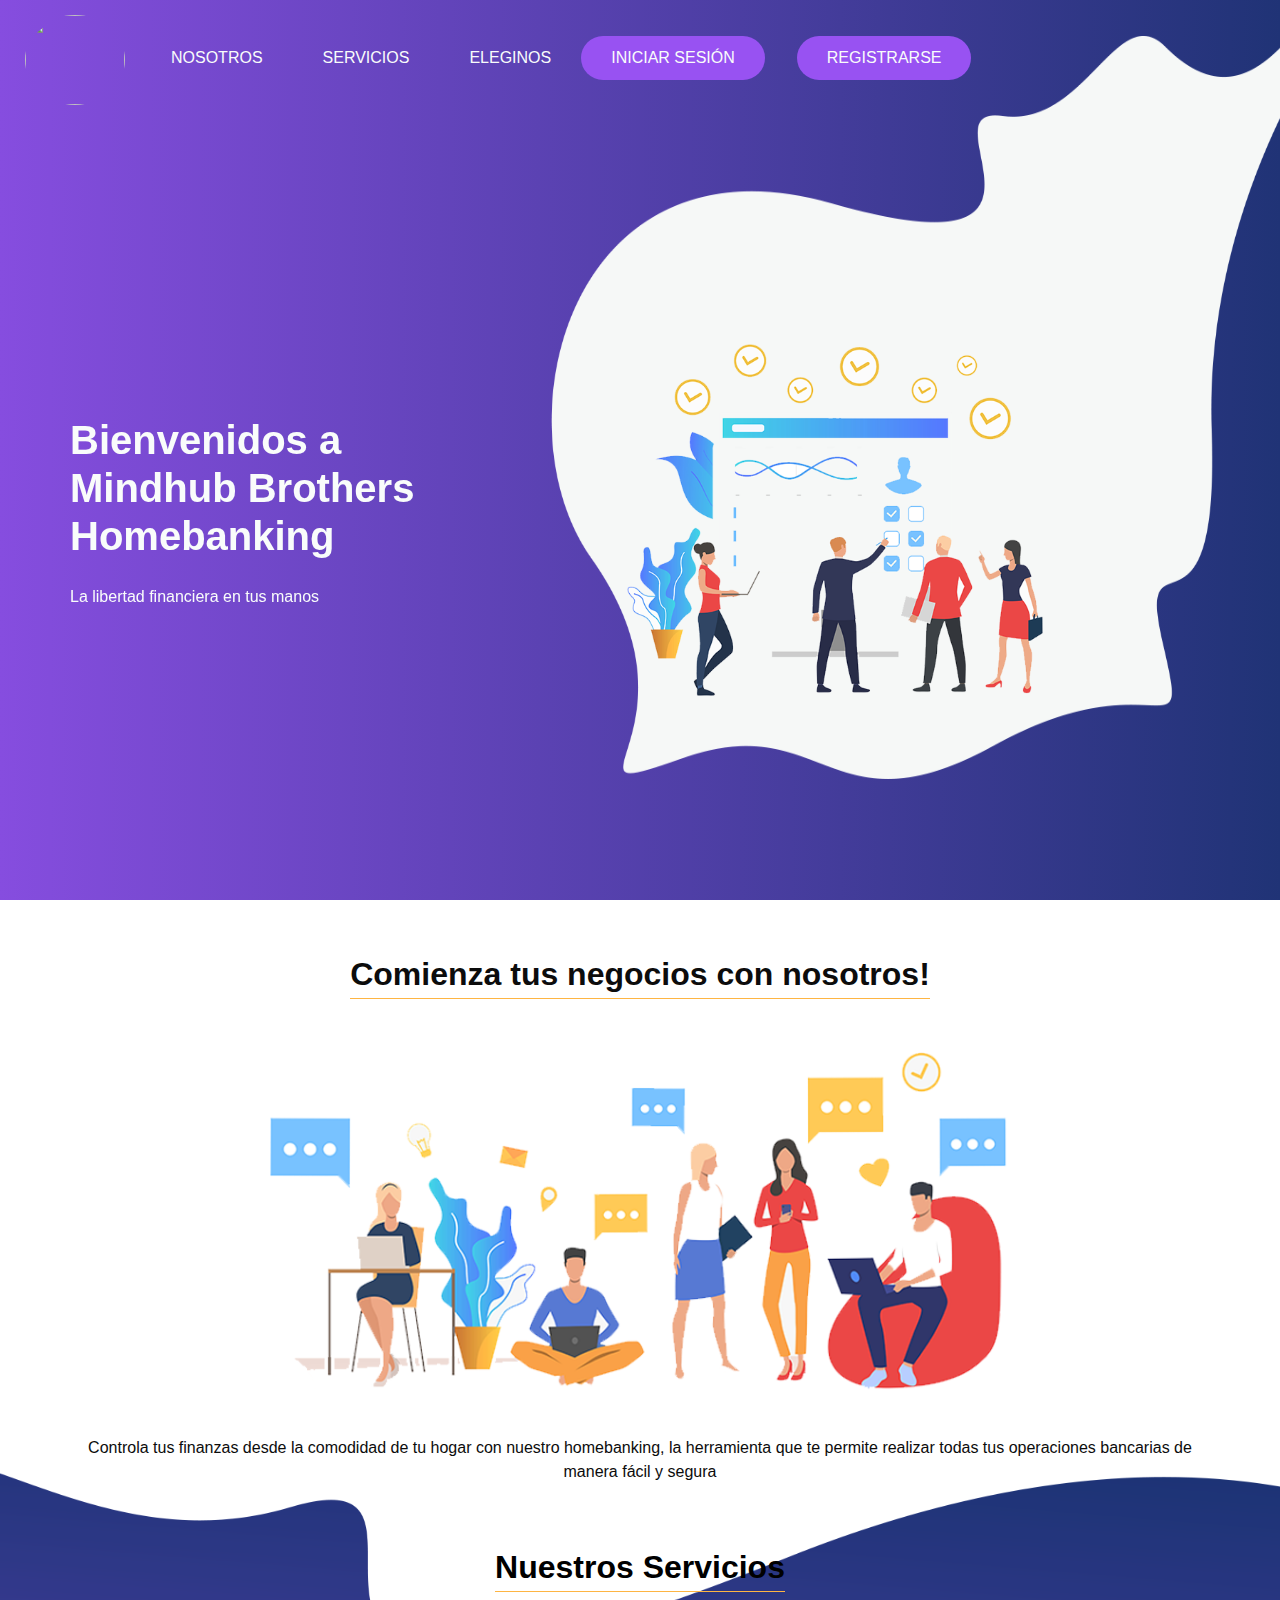
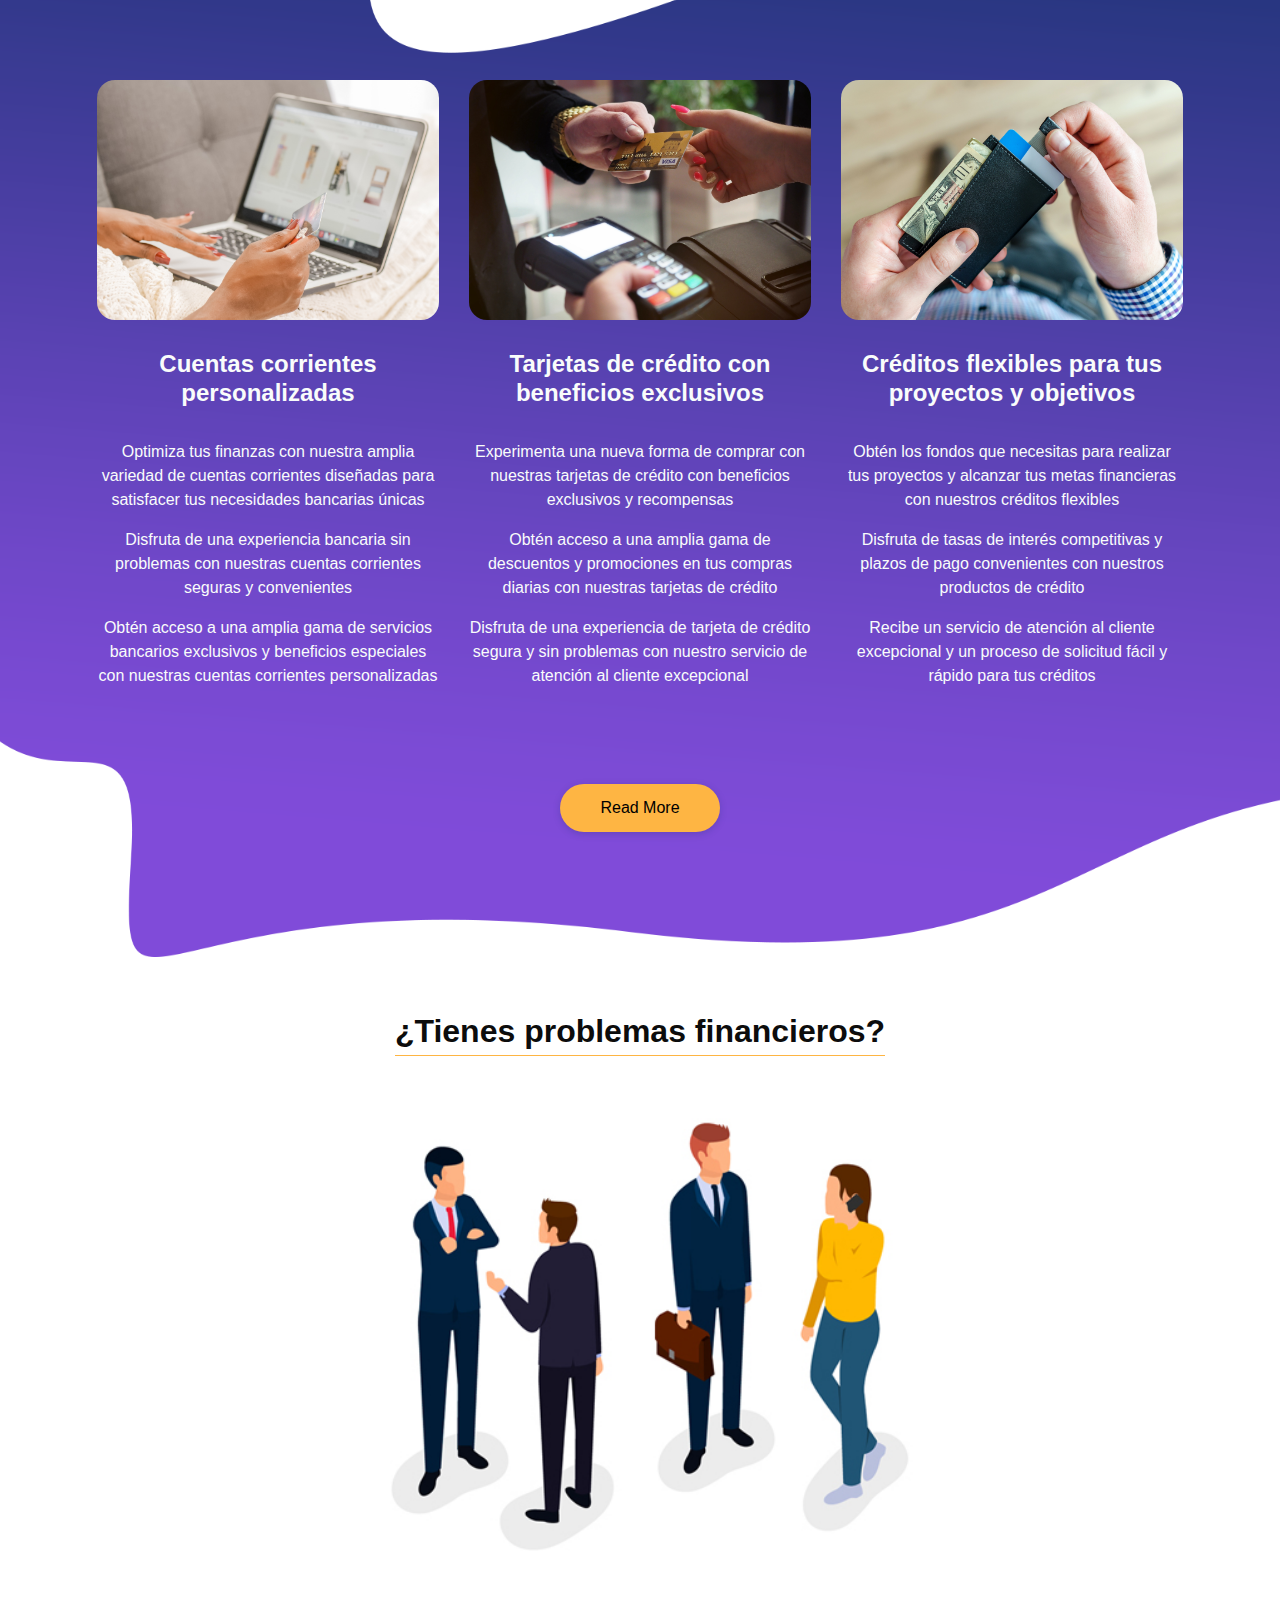
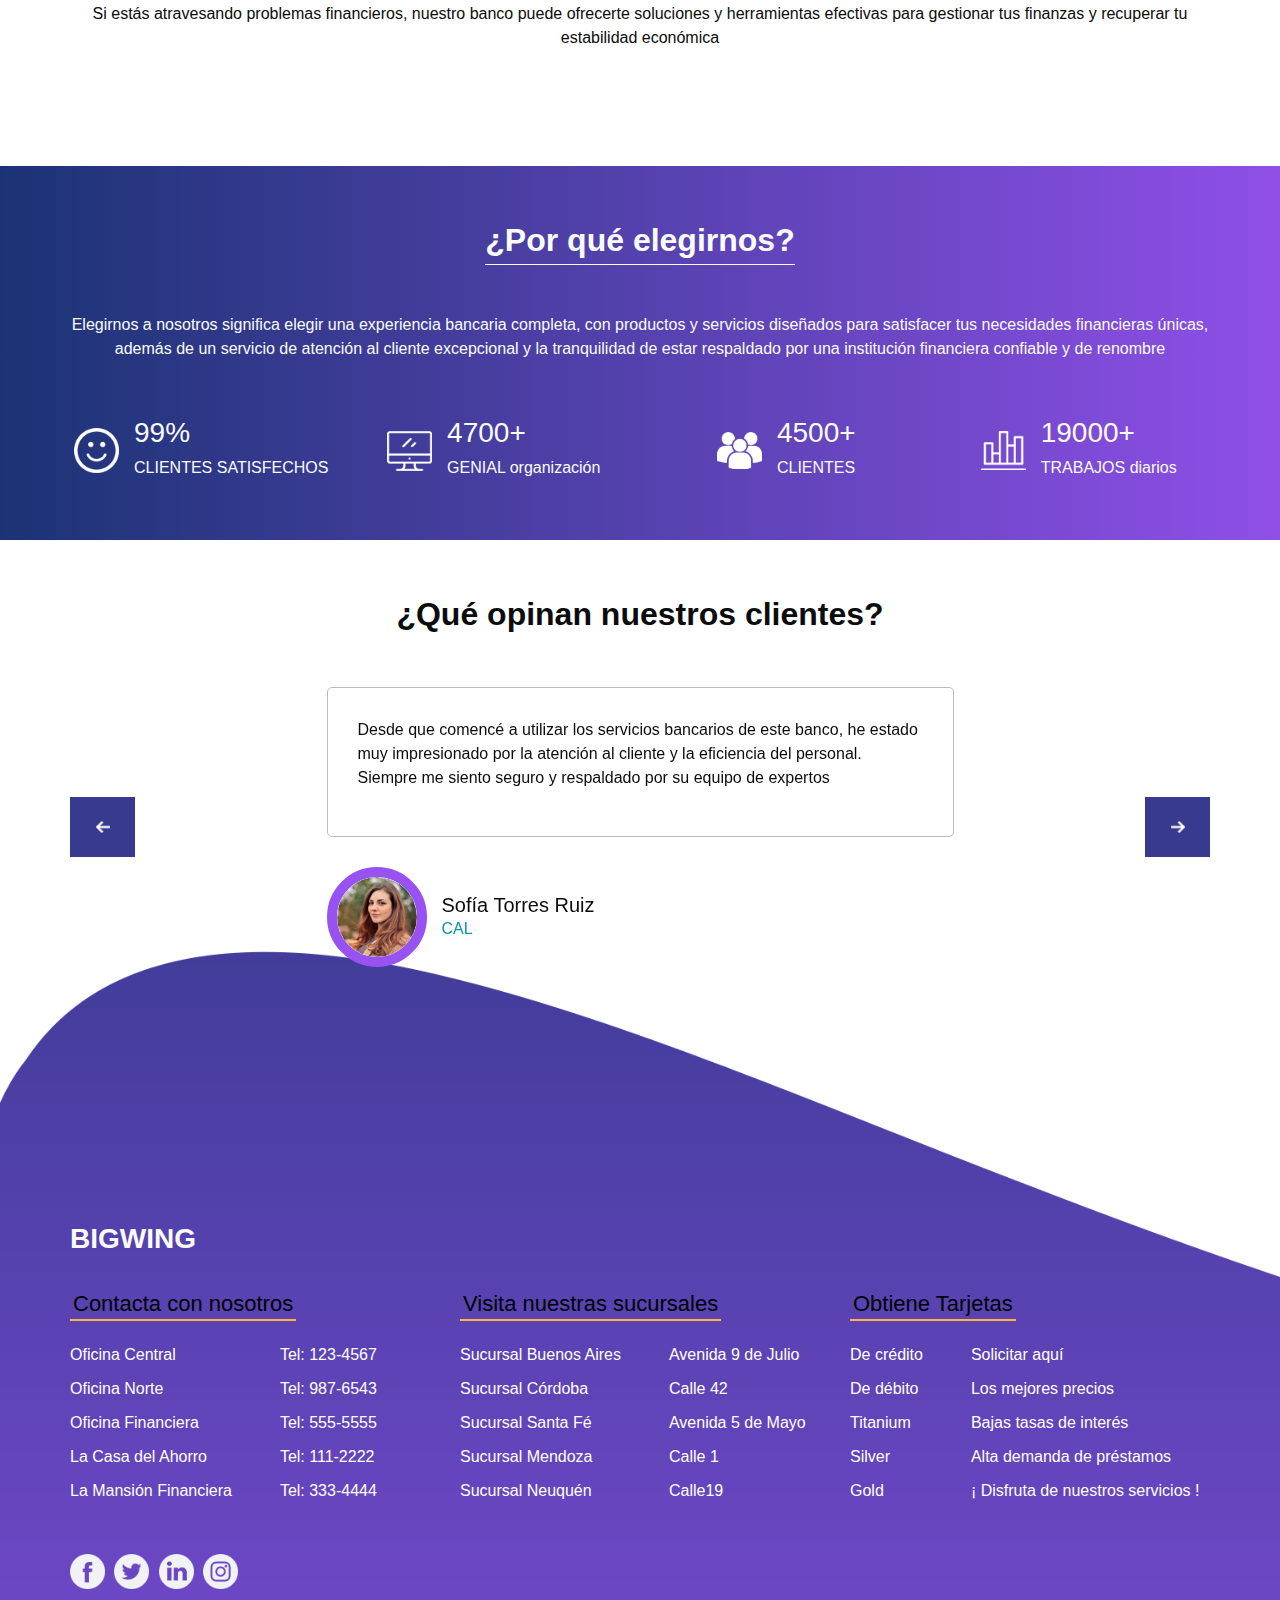
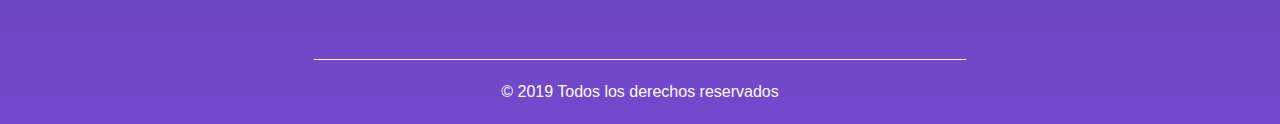
==== src/main/resources/static/Web/index.html @ ce86ee06 "cambios en autorizaciones" ====
<!DOCTYPE html>
<html>

<head>
  <meta charset="utf-8" />


  <meta http-equiv="X-UA-Compatible" content="IE=edge" />
  <!-- Mobile Metas -->
  <meta name="viewport" content="width=device-width, initial-scale=1, shrink-to-fit=no" />
  <!-- Site Metas -->
  <meta name="keywords" content="" />
  <meta name="description" content="" />
  <meta name="author" content="" />

  <title>| Homebanking Mindhub Brothers</title>

  <!-- slider stylesheet -->
  <link rel="stylesheet" type="text/css"
    href="https://cdnjs.cloudflare.com/ajax/libs/OwlCarousel2/2.1.3/assets/owl.carousel.min.css" />

  <!-- bootstrap core css -->
  <link rel="stylesheet" type="text/css" href="./BigWing/css/bootstrap.css" />

  <!-- fonts style -->
  <link href="https://fonts.googleapis.com/css?family=Dosis:400,500|Poppins:400,700&amp;display=swap"
    rel="stylesheet" />
  <!-- Custom styles for this template -->
  <link href="./BigWing/css/style.css" rel="stylesheet" />
  <!-- responsive style -->
  <link href="./BigWing/css/responsive.css" rel="stylesheet" />
  <link rel="shortcut icon" href="../web/Assets/Imágenes/favicon.png" type="image/x-icon">
</head>

<body>
  <div class="hero_area">
    <!-- header section strats -->
    <header class="header_section">
      <div class="container-fluid">
        <div class="row">
          <div class="col-lg-8">
            <nav class="navbar navbar-expand-lg custom_nav-container d-flex justify-content-between">
              <a class="navbar-brand" href="index.html">
                <span>
                  <img src="../web/Assets/Imágenes/logo.png" alt="" class="logo">
                </span>
              </a>
              <button class="navbar-toggler" type="button" data-toggle="collapse" data-target="#navbarSupportedContent"
                aria-controls="navbarSupportedContent" aria-expanded="false" aria-label="Toggle navigation">
                <span class="navbar-toggler-icon"></span>
              </button>

              <div class="collapse navbar-collapse" id="navbarSupportedContent">
                <div class="d-flex  flex-column flex-lg-row align-items-center">
                  <ul class="navbar-nav">
                    <li>
                      <a class="nav-link" href="#acercaDe">Nosotros</a>
                    </li>
                    <li>
                      <a class="nav-link" href="#servicios">Servicios</a>
                    </li>
                    <li>
                    <li>
                      <a class="nav-link" href="#eleginos">Eleginos</a>
                    </li>
                    </li>
                    <li class="nav-item">
                      <a class="nav-link login" href="./login.html">Iniciar Sesión</a>
                    </li>
                    <li>
                      <a class="nav-link registro" href="./registro.html">Registrarse</a>
                    </li>


                  </ul>
                </div>
              </div>
            </nav>
          </div>
        </div>
      </div>
    </header>
    <!-- end header section -->
    <!-- slider section -->
    <section class=" slider_section ">
      <div id="carouselExampleIndicators" class="carousel slide" data-ride="carousel">

        <div class="carousel-inner">
          <div class="carousel-item active">
            <div class="container">
              <div class="row">
                <div class="col-lg-5 col-md-6">
                  <div class="slider_detail-box">
                    <h1>
                      Bienvenidos a <br />
                      Mindhub Brothers<br />
                      Homebanking
                    </h1>
                    <p>
                      La libertad financiera en tus manos
                    </p>

                  </div>
                </div>
                <div class="col-md-6">
                  <div class="slider_img-box">
                    <img src="./BigWing/images/slider-img.png" alt="" />
                  </div>
                </div>
              </div>
            </div>
          </div>


        </div>

      </div>
    </section>
    <!-- end slider section -->
  </div>

  <!-- welcome section -->
  <section class="welcome_section layout_padding">
    <div class="container">
      <div class="custom_heading-container">
        <h2 id="acercaDe">
          Comienza tus negocios con nosotros!
        </h2>
      </div>
      <div class="layout_padding2">
        <div class="img-box">
          <img src="./BigWing/images/welcome.png" alt="" />
        </div>
        <div class="detail-box">
          <p>
            Controla tus finanzas desde la comodidad de tu hogar con nuestro homebanking, la herramienta que te permite
            realizar todas tus operaciones bancarias de manera fácil y segura
          </p>

        </div>
      </div>

    </div>
  </section>
  <!-- end welcome section -->

  <!-- service section -->

  <section class="service_section">
    <div class="container">
      <div class="custom_heading-container">
        <h2 class="mt-5" id="servicios">
          Nuestros Servicios
        </h2>
      </div>
      <div class="service_container layout_padding2">
        <div class="service_box">
          <div class="img-box">
            <img src="./BigWing/images/servicios1.jpg" alt="" />
          </div>
          <div class="detail-box">
            <h4>
              Cuentas corrientes personalizadas
            </h4>
            <p>
              Optimiza tus finanzas con nuestra amplia variedad de cuentas corrientes diseñadas para satisfacer tus
              necesidades bancarias únicas
            </p>
            <p>
              Disfruta de una experiencia bancaria sin problemas con nuestras cuentas corrientes seguras y convenientes
            </p>
            <p>
              Obtén acceso a una amplia gama de servicios bancarios exclusivos y beneficios especiales con nuestras
              cuentas corrientes personalizadas
            </p>
          </div>
        </div>
        <div class="service_box">
          <div class="img-box">
            <img src="./BigWing/images/servicios2.jpg" alt="" />
          </div>
          <div class="detail-box">
            <h4>
              Tarjetas de crédito con beneficios exclusivos
            </h4>
            <p>
              Experimenta una nueva forma de comprar con nuestras tarjetas de crédito con beneficios exclusivos y
              recompensas
            </p>
            <p>
              Obtén acceso a una amplia gama de descuentos y promociones en tus compras diarias con nuestras tarjetas de
              crédito
            </p>
            <p>
              Disfruta de una experiencia de tarjeta de crédito segura y sin problemas con nuestro servicio de atención
              al cliente excepcional
            </p>
          </div>
        </div>
        <div class="service_box">
          <div class="img-box">
            <img src="./BigWing/images/servicios3.jpg" alt="" />
          </div>
          <div class="detail-box">
            <h4>
              Créditos flexibles para tus proyectos y objetivos
            </h4>
            <p>
              Obtén los fondos que necesitas para realizar tus proyectos y alcanzar tus metas financieras con nuestros
              créditos flexibles
            </p>
            <p>
              Disfruta de tasas de interés competitivas y plazos de pago convenientes con nuestros productos de crédito
            </p>
            <p>
              Recibe un servicio de atención al cliente excepcional y un proceso de solicitud fácil y rápido para tus
              créditos
            </p>
          </div>
        </div>
      </div>
      <div>
        <a href="">
          Read More
        </a>
      </div>
    </div>
  </section>

  <!-- end service section -->
  <!--problem section -->
  <section class="problem_section layout_padding">
    <div class="container">
      <div class="custom_heading-container">
        <h2 id="eleginos">
          ¿Tienes problemas financieros?
        </h2>
      </div>
      <div class="layout_padding2">
        <div class="img-box">
          <img src="./BigWing/images/problem.jpg" alt="" />
        </div>
        <div class="detail-box">
          <p>
            Si estás atravesando problemas financieros, nuestro banco puede ofrecerte soluciones y herramientas
            efectivas para gestionar tus finanzas y recuperar tu estabilidad económica
          </p>

        </div>
      </div>

    </div>
  </section>
  <!-- end problem section -->
  <!-- why section -->

  <section class="why_section layout_padding">
    <div class="container">
      <div class="custom_heading-container">
        <h2>
          ¿Por qué elegirnos?
        </h2>
      </div>
      <div class="content-container">
        <p>
          Elegirnos a nosotros significa elegir una experiencia bancaria completa, con productos y servicios diseñados
          para satisfacer tus necesidades financieras únicas, además de un servicio de atención al cliente excepcional y
          la tranquilidad de estar respaldado por una institución financiera confiable y de renombre
        </p>
        <div class="row">
          <div class="col-md-3 col-sm-6">
            <div class="img-box">
              <img src="./BigWing/images/smiley.png" alt="" />
            </div>
            <div class="detail-box">
              <h3>
                99%
              </h3>
              <h6>
                CLIENTES SATISFECHOS
              </h6>
            </div>
          </div>
          <div class="col-md-3 col-sm-6">
            <div class="img-box">
              <img src="./BigWing/images/monitor.png" alt="" />
            </div>
            <div class="detail-box">
              <h3>
                4700+
              </h3>
              <h6>
                GENIAL organización
              </h6>
            </div>
          </div>
          <div class="col-md-3 col-sm-6">
            <div class="img-box">
              <img src="./BigWing/images/multiple-users-silhouette.png" alt="" />
            </div>
            <div class="detail-box">
              <h3>
                4500+
              </h3>
              <h6>
                CLIENTES
              </h6>
            </div>
          </div>
          <div class="col-md-3 col-sm-6">
            <div class="img-box">
              <img src="./BigWing/images/bar-chart.png" alt="" />
            </div>
            <div class="detail-box">
              <h3>
                19000+
              </h3>
              <h6>
                TRABAJOS diarios
              </h6>
            </div>
          </div>
        </div>
      </div>
    </div>
  </section>


  <!-- end why section -->

  <!-- client section -->
  <section class="client_section layout_padding">
    <div class="container">
      <h2>
        ¿Qué opinan nuestros clientes?
      </h2>
      <div id="carouselExampleControls" class="carousel slide" data-ride="carousel">
        <div class="carousel-inner">
          <div class="carousel-item active">
            <div class="client_container layout_padding2">
              <div class="client_text">
                <p>
                  Desde que comencé a utilizar los servicios bancarios de este banco, he estado muy impresionado por la
                  atención al cliente y la eficiencia del personal. Siempre me siento seguro y respaldado por su equipo
                  de expertos
                </p>
              </div>
              <div class="detail-box">
                <div class="img-box">
                  <img src="./BigWing/images/Cliente.jpg" alt="" />
                </div>
                <div class="name">
                  <h5>
                    Sofía Torres Ruiz
                  </h5>
                  <p>
                    cal
                  </p>
                </div>
              </div>
            </div>
          </div>
          <div class="carousel-item">
            <div class="client_container layout_padding2">
              <div class="client_text">
                <p>
                  Me encanta la variedad de productos bancarios que ofrece este banco, desde sus cuentas corrientes
                  personalizadas hasta sus tarjetas de crédito con beneficios exclusivos. Realmente me siento como si
                  este banco se preocupara por mis necesidades financieras únicas
                </p>
              </div>
              <div class="detail-box">
                <div class="img-box">
                  <img src="./BigWing/images/cliente2.jpg" alt="" />
                </div>
                <div class="name">
                  <h5>
                    Ana María Díaz Sánchez
                  </h5>
                  <p>
                    cal
                  </p>
                </div>
              </div>
            </div>
          </div>
          <div class="carousel-item">
            <div class="client_container layout_padding2">
              <div class="client_text">
                <p>
                  Este banco me ayudó a obtener un préstamo para mi nuevo negocio cuando otros bancos me habían
                  rechazado anteriormente. Su proceso de solicitud fue rápido y fácil, y el personal fue muy amable y
                  servicial en todo momento. Definitivamente recomendaría este banco a otros emprendedores
                </p>
              </div>
              <div class="detail-box">
                <div class="img-box">
                  <img src="./BigWing/images/Cliente3.jpg" alt="" />
                </div>
                <div class="name">
                  <h5>
                    Juan Carlos Hernández Gómez
                  </h5>
                  <p>
                    cal
                  </p>
                </div>
              </div>
            </div>
          </div>
        </div>
        <a class="carousel-control-prev" href="#carouselExampleControls" role="button" data-slide="prev">
          <span class="sr-only">Previous</span>
        </a>
        <a class="carousel-control-next" href="#carouselExampleControls" role="button" data-slide="next">
          <span class="sr-only">Next</span>
        </a>
      </div>

    </div>
  </section>
  <!-- end client section -->
  <!-- contact section -->



  <!-- end contact section -->
  <div class="footer_bg">
    <!-- info section -->
    <section class="info_section layout_padding2-bottom">
      <div class="container">
        <h3 class="">
          BigWing
        </h3>
      </div>
      <div class="container info_content">

        <div>
          <div class="row">
            <div class="col-md-6 col-lg-4">
              <div class="d-flex">
                <h5>
                  Contacta con nosotros
                </h5>
              </div>
              <div class="d-flex ">
                <ul>
                  <li>
                    <a href="">
                      Oficina Central
                    </a>
                  </li>
                  <li>
                    <a href="">
                      Oficina Norte
                    </a>
                  </li>
                  <li>
                    <a href="">
                      Oficina Financiera
                    </a>
                  </li>
                  <li>
                    <a href="">
                      La Casa del Ahorro
                    </a>
                  </li>
                  <li>
                    <a href="">
                      La Mansión Financiera
                    </a>
                  </li>
                </ul>
                <ul class="ml-3 ml-md-5">
                  <li>
                    <a href="">
                      Tel: 123-4567
                    </a>
                  </li>
                  <li>
                    <a href="">
                      Tel: 987-6543
                    </a>
                  </li>
                  <li>
                    <a href="">
                      Tel: 555-5555
                    </a>
                  </li>
                  <li>
                    <a href="">
                      Tel: 111-2222
                    </a>
                  </li>
                  <li>
                    <a href="">
                      Tel: 333-4444
                    </a>
                  </li>
                </ul>
              </div>
            </div>
            <div class="col-md-6 col-lg-4">
              <div class="d-flex">
                <h5>
                  Visita nuestras sucursales
                </h5>
              </div>
              <div class="d-flex ">
                <ul>
                  <li>
                    <a href="">
                      Sucursal Buenos Aires
                    </a>
                  </li>
                  <li>
                    <a href="">
                      Sucursal Córdoba
                    </a>
                  </li>
                  <li>
                    <a href="">
                      Sucursal Santa Fé
                    </a>
                  </li>
                  <li>
                    <a href="">
                      Sucursal Mendoza
                    </a>
                  </li>
                  <li>
                    <a href="">
                      Sucursal Neuquén
                    </a>
                  </li>
                </ul>
                <ul class="ml-3 ml-md-5">
                  <li>
                    <a href="">
                      Avenida 9 de Julio
                    </a>
                  </li>
                  <li>
                    <a href="">
                      Calle 42
                    </a>
                  </li>
                  <li>
                    <a href="">
                      Avenida 5 de Mayo
                    </a>
                  </li>
                  <li>
                    <a href="">
                      Calle 1
                    </a>
                  </li>
                  <li>
                    <a href="">
                      Calle19
                    </a>
                  </li>
                </ul>
              </div>
            </div>
            <div class="col-md-6 col-lg-4">
              <div class="d-flex">
                <h5>
                  Obtiene Tarjetas
                </h5>
              </div>
              <div class="d-flex ">
                <ul>
                  <li>
                    <a href="">
                     De crédito
                    </a>
                  </li>
                  <li>
                    <a href="">
                      De débito
                    </a>
                  </li>
                  <li>
                    <a href="">
                      Titanium
                    </a>
                  </li>
                  <li>
                    <a href="">
                      Silver
                    </a>
                  </li>
                  <li>
                    <a href="">
                      Gold
                    </a>
                  </li>
                </ul>
                <ul class="ml-3 ml-md-5">
                  <li>
                    <a href="">
                      Solicitar aquí
                    </a>
                  </li>
                  <li>
                    <a href="">
                      Los mejores precios
                    </a>
                  </li>
                  <li>
                    <a href="">
                      Bajas tasas de interés
                    </a>
                  </li>
                  <li>
                    <a href="">
                      Alta demanda de préstamos
                    </a>
                  </li>
                  <li>
                    <a href="">
                     ¡ Disfruta de nuestros servicios !
                    </a>
                  </li>
                </ul>
              </div>
            </div>
          </div>
        </div>
        <div class="d-flex flex-column flex-lg-row justify-content-between align-items-center align-items-lg-baseline">
          <div class="social-box">
            <a href="https://www.facebook.com/lu.alochis/">
              <img src="./BigWing/images/fb.png" alt="" />
            </a>

            <a href="https://twitter.com/lucilaalochis3">
              <img src="./BigWing/images/twitter.png" alt="" />
            </a>
            <a href="https://www.linkedin.com/in/lucila-alochis-53806b22a/">
              <img src="./BigWing/images/linkedin1.png" alt="" />
            </a>
            <a href="https://www.instagram.com/lucita.alochis/">
              <img src="./BigWing/images/instagram1.png" alt="" />
            </a>
          </div>

        </div>
      </div>

    </section>

    <!-- end info_section -->

    <!-- footer section -->
    <section class="container-fluid footer_section">
      <p>
        © 2019 Todos los derechos reservados

      </p>
    </section>
    <!-- footer section -->
  </div>


  <script type="text/javascript" src="./BigWing/js/jquery-3.4.1.min.js"></script>
  <script type="text/javascript" src="./BigWing/js/bootstrap.js"></script>




</body>

</html>
---- src/main/resources/static/Web/BigWing/css/style.css ----
body {
  font-family: 'Oswald', sans-serif;
  color: #0c0c0c;
  background-color: #ffffff;
  margin: 0;
  padding: 0;
  box-sizing: border-box;
}


.layout_padding {
  padding: 55px 0;
}

.layout_padding2 {
  padding: 45px 0;
}

.layout_padding2-top {
  padding-top: 45px;
}

.layout_padding2-bottom {
  padding-bottom: 45px;
}

.layout_padding-top {
  padding-top: 75px;
}

.layout_padding-bottom {
  padding-bottom: 75px;
}

.custom_heading-container {
  display: -webkit-box;
  display: -ms-flexbox;
  display: flex;
  -webkit-box-pack: center;
      -ms-flex-pack: center;
          justify-content: center;
}

.custom_heading-container h2 {
  font-weight: bold;
  border-bottom: 1px solid #feb543;
  padding-bottom: 5px;
}

/*header section*/
.hero_area {
  height: 100vh;
  background: -webkit-gradient(linear, left top, right top, from(#864ddf), to(#203376));
  background: linear-gradient(to right, #864ddf, #203376);
}

.hero_area::before {
  content: "";
  position: absolute;
  width: 58%;
  height: 86%;
  background-image: url(../images/hero-bg.png);
  background-size: 100% 100%;
  background-repeat: no-repeat;
  top: 25px;
  right: 0;
}

.sub_page .hero_area {
  height: auto;
}

.sub_page .hero_area::before {
  display: none;
}

.hero_area.sub_pages {
  height: auto;
}



.header_section .container-fluid {
  padding-right: 25px;
  padding-left: 25px;
}

.header_section .nav_container {
  margin: 0 auto;
}

.custom_nav-container.navbar-expand-lg .navbar-nav .nav-link {
  padding: 10px 30px;
  color: #f9fcfb;
  text-align: center;
  text-transform: uppercase;
  border-radius: 25px;
}

.custom_nav-container.navbar-expand-lg .navbar-nav .nav-link:hover{
  color: black;
}
.custom_nav-container.navbar-expand-lg .navbar-nav .nav-link:hover{
  background-color:#feb543;
}
.login{
  background-color: #9852f2;
  border-radius: 25px;
}
.nav-link.login {
  white-space: nowrap;
}

.registro{
  background-color: #9852f2;
  border-radius: 25px;
  margin-left: 2rem;
}

.custom_nav-container.navbar-expand-lg .navbar-nav .nav-link2{
  color: #864ddf;
  text-align: center;
  text-transform: uppercase;
  padding: 10px 30px;
}

.btn,
.btn:focus {
  outline: none !important;
  -webkit-box-shadow: none;
          box-shadow: none;
}

.navbar-brand,
.navbar-brand:hover {
  text-transform: uppercase;
  font-weight: bold;
  font-size: 24px;
  color: #fafcfd;
}
.navbar-brand2,
.navbar-brand2:hover{
  text-transform: uppercase;
  font-weight: bold;
  font-size: 24px;
  color: #864ddf;
}

.custom_nav-container .nav_search-btn {
  background-image: url(../images/search-icon.png);
  background-size: 22px;
  background-repeat: no-repeat;
  background-position-y: 7px;
  width: 35px;
  height: 35px;
  padding: 0;
  border: none;
}


.navbar-brand {
  display: -webkit-box;
  display: -ms-flexbox;
  display: flex;
  -webkit-box-align: center;
      -ms-flex-align: center;
          align-items: center;
}

.navbar-brand span {
  font-size: 20px;
  font-weight: 700;
  color: #f9fcfb;
  margin-top: 5px;
  text-transform: uppercase;
}

.custom_nav-container {
  z-index: 99999;
  padding: 5px 0;
}

.custom_nav-container .navbar-toggler {
  outline: none;
}

.custom_nav-container .navbar-toggler .navbar-toggler-icon {
  background-image: url(../images/menu.png);
  background-size: 40px;
}

/*end header section*/
/* slider section */
.slider_section {
  color: #f9fcfb;
  display: -webkit-box;
  display: -ms-flexbox;
  display: flex;
  -webkit-box-orient: vertical;
  -webkit-box-direction: normal;
      -ms-flex-direction: column;
          flex-direction: column;
  height: 90%;
  -webkit-box-pack: center;
      -ms-flex-pack: center;
          justify-content: center;
}

.slider_section .row {
  -webkit-box-align: center;
      -ms-flex-align: center;
          align-items: center;
}

.slider_section #carouselExampleIndicators {
  position: unset;
}

.slider_section .carousel_btn-container {
  width: 110px;
  position: absolute;
  bottom: 0;
  display: -webkit-box;
  display: -ms-flexbox;
  display: flex;
  -webkit-box-pack: justify;
      -ms-flex-pack: justify;
          justify-content: space-between;
  left: 2%;
  z-index: 999;
}

.slider_section .carousel_btn-container .carousel-control-prev,
.slider_section .carousel_btn-container .carousel-control-next {
  position: relative;
  width: 50px;
  height: 50px;
  border: none;
  border-radius: 100%;
  opacity: 1;
  background-repeat: no-repeat;
  background-size: 14px;
  background-position: center;
  background-color: #383a90;
  -webkit-transform: translateY(-50%);
          transform: translateY(-50%);
}

.slider_section .carousel_btn-container .carousel-control-prev:hover,
.slider_section .carousel_btn-container .carousel-control-next:hover {
  background-color: #feb543;
}

.slider_section .carousel_btn-container .carousel-control-prev {
  background-image: url(../images/prev.png);
}

.slider_section .carousel_btn-container .carousel-control-next {
  background-image: url(../images/next.png);
}

.slider_section ol.carousel-indicators {
  margin: 0;
  width: 75px;
  bottom: 10%;
  left: 47.5%;
}

.slider_section ol.carousel-indicators li {
  width: 55px;
  height: 55px;
  border-radius: 100%;
  text-indent: 0px;
  text-align: center;
  line-height: 55px;
  color: #f9fcfb;
  background-color: #547bfe;
  opacity: 1;
  display: none;
}

.slider_section ol.carousel-indicators li.active {
  display: block;
}

.slider_detail-box h1 {
  font-weight: bold;
  margin-bottom: 25px;
}

.slider_detail-box .btn-box a {
  display: inline-block;
  padding: 12px 40px;
  background-color: #feb543;
  color: #f9fcfb;
  border-radius: 25px;
  -webkit-box-shadow: 0px 2px 7px 0px rgba(32, 50, 117, 0.26);
  box-shadow: 0px 2px 7px 0px rgba(32, 50, 117, 0.26);
  -webkit-transition: all .3s;
  transition: all .3s;
  border: none;
  margin: 35px 0 50px 0;
}

.slider_detail-box .btn-box a:hover {
  -webkit-transform: translateY(-7px);
          transform: translateY(-7px);
}

.slider_img-box {
  width: 75%;
  margin: 0 auto;
}

.slider_img-box img {
  width: 100%;
}

.welcome_section {
  text-align: center;
}

.welcome_section .img-box {
  width: 65%;
  margin: 0 auto;
}

.welcome_section .img-box img {
  width: 100%;
}

.welcome_section .detail-box {
  margin-top: 45px;
}

.welcome_section .detail-box a {
  display: inline-block;
  padding: 12px 40px;
  background-color: #feb543;
  color: #f9fcfb;
  border-radius: 25px;
  -webkit-box-shadow: 0px 2px 7px 0px rgba(32, 50, 117, 0.26);
  box-shadow: 0px 2px 7px 0px rgba(32, 50, 117, 0.26);
  -webkit-transition: all .3s;
  transition: all .3s;
  border: none;
  margin-top: 45px;
}

.welcome_section .detail-box a:hover {
  -webkit-transform: translateY(-7px);
          transform: translateY(-7px);
}

.service_section {
  text-align: center;
  color: #f9fcfb;
  background-image: url(../images/service-bg.png);
  background-size: 100% 100%;
  padding-top: 50px;
  padding-bottom: 125px;
  background-repeat: no-repeat;
  margin-top: -150px;
}

.service_section .custom_heading-container h2 {
  border-color: #f9fcfb;
  color: black;
  border-bottom: 1px solid #feb543;
}

.service_section .service_container {
  display: -webkit-box;
  display: -ms-flexbox;
  display: flex;
  -webkit-box-pack: center;
      -ms-flex-pack: center;
          justify-content: center;
  -ms-flex-wrap: wrap;
      flex-wrap: wrap;
}

.service_section .service_container .service_box {
  width: 30%;
  min-width: 300px;
  margin: 35px 15px;
}

.service_section .service_container .service_box .img-box {
  border-radius: 18px;
  overflow: hidden;
}

.service_section .service_container .service_box .img-box img {
  width: 100%;
  height: 15rem;
  object-fit: cover;
}

.service_section .service_container .service_box .detail-box {
  margin-top: 30px;
}

.service_section .service_container .service_box .detail-box h4 {
  font-weight: bold;
  margin-bottom: 2rem;
  
}


.service_section a {
  display: inline-block;
  padding: 12px 40px;
  background-color: #feb543;
  color: #f9fcfb;
  border-radius: 25px;
  -webkit-box-shadow: 0px 2px 7px 0px rgba(32, 50, 117, 0.26);
  box-shadow: 0px 2px 7px 0px rgba(32, 50, 117, 0.26);
  -webkit-transition: all .3s;
  transition: all .3s;
  border: none;
  text-decoration: none;
  color: black;
}

.service_section a:hover {
  -webkit-transform: translateY(-7px);
          transform: translateY(-7px);
}

.sub_page .service_section {
  margin-top: 00px;
  margin-bottom: 150px;
}

.problem_section {
  text-align: center;
}

.problem_section .img-box {
  width: 65%;
  margin: 0 auto;
}

.problem_section .img-box img {
  width: 100%;
}

.problem_section .detail-box {
  margin-top: 45px;
}

.problem_section .detail-box a {
  display: inline-block;
  padding: 12px 40px;
  background-color: #feb543;
  color: #f9fcfb;
  border-radius: 25px;
  -webkit-box-shadow: 0px 2px 7px 0px rgba(32, 50, 117, 0.26);
  box-shadow: 0px 2px 7px 0px rgba(32, 50, 117, 0.26);
  -webkit-transition: all .3s;
  transition: all .3s;
  border: none;
  margin-top: 45px;
}

.problem_section .detail-box a:hover {
  -webkit-transform: translateY(-7px);
          transform: translateY(-7px);
}

.why_section {
  color: #f9fcfb;
  background: -webkit-gradient(linear, left top, right top, from(#1b3374), to(#8f4fe8));
  background: linear-gradient(to right, #1b3374, #8f4fe8);
}

.why_section .custom_heading-container h2 {
  border-color: #f9fcfb;
}

.why_section p {
  text-align: center;
  margin: 40px 0 55px 0;
}

.why_section .row .col-md-3 {
  display: -webkit-box;
  display: -ms-flexbox;
  display: flex;
  -webkit-box-align: center;
      -ms-flex-align: center;
          align-items: center;
  -webkit-box-pack: center;
      -ms-flex-pack: center;
          justify-content: center;
}

.why_section .row .col-md-3 .img-box {
  width: 45px;
  margin-right: 15px;
}

.why_section .row .col-md-3 .img-box img {
  width: 100%;
}

.client_section h2 {
  font-weight: bold;
  text-align: center;
}

.client_section .carousel-control-prev,
.client_section .carousel-control-next {
  width: 65px;
  height: 60px;
  border: none;
  opacity: 1;
  background-repeat: no-repeat;
  background-size: 14px;
  background-position: center;
  background-color: #383a90;
  top: 50%;
  -webkit-transform: translateY(-50%);
          transform: translateY(-50%);
}

.client_section .carousel-control-prev:hover,
.client_section .carousel-control-next:hover {
  background-color: #feb543;
}

.client_section .carousel-control-prev {
  background-image: url(../images/prev.png);
}

.client_section .carousel-control-next {
  background-image: url(../images/next.png);
}

.client_container {
  width: 55%;
  margin: 0 auto;
}

.client_container .client_text {
  padding: 30px;
  border: 1px solid #bcbcbc;
  border-radius: 5px;
}

.client_container .detail-box {
  display: -webkit-box;
  display: -ms-flexbox;
  display: flex;
  -webkit-box-align: center;
      -ms-flex-align: center;
          align-items: center;
  margin-top: 30px;
}

.client_container .detail-box .img-box {
  width: 100px;
  height: 100px;
  margin-right: 15px;
  border: 10px solid #9852f2;
  border-radius: 100%;
  overflow: hidden;
}

.client_container .detail-box .img-box img {
  width: 100%;
  height: 100%;
  border-radius: 100%;
  object-fit: cover;

}

.client_container .detail-box .name h5 {
  margin: 0;
}

.client_container .detail-box .name p {
  text-transform: uppercase;
  color: #0b93b1;
  margin: 0;
}

.contact_section .contact_heading {
  text-align: center;
  margin-bottom: 45px;
}

.contact_section .contact_heading h2 {
  font-weight: bold;
}

.contact_section form .form-control {
  border: none;
  background-color: #f2f3f4;
  outline: none;
  -webkit-box-shadow: none;
          box-shadow: none;
  border-radius: 0;
  height: 50px;
}

.contact_section form .form-control#inputMessage {
  height: 120px;
}

.contact_section form select.form-control {
  -webkit-appearance: none;
     -moz-appearance: none;
          appearance: none;
  position: relative;
  background-image: url(../images/down-arrow.png);
  background-repeat: no-repeat;
  background-position: 98%;
}

.contact_section button {
  display: inline-block;
  padding: 12px 40px;
  background-color: #a053f9;
  color: #f9fcfb;
  border-radius: 5px;
  -webkit-box-shadow: 0px 2px 7px 0px rgba(32, 50, 117, 0.26);
  box-shadow: 0px 2px 7px 0px rgba(32, 50, 117, 0.26);
  -webkit-transition: all .3s;
  transition: all .3s;
  border: none;
  text-transform: uppercase;
  -webkit-box-shadow: none;
          box-shadow: none;
  outline: none;
  margin-top: 35px;
  font-size: 15px;
}

.contact_section button:hover {
  -webkit-transform: translateY(-7px);
          transform: translateY(-7px);
}
.maxAmount{
  background-color: rgb(70, 167, 70);
}
.monto{
  width: 10rem;
  padding: 2px;
  padding-top: 1rem;
  padding-left: 1rem;
  border-radius: 10px;
}

/* info section */
.footer_bg {
  background-image: url(../images/footer-bg.png);
  background-size: cover;
  padding-top: 280px;
  margin-top: -125px;
}
.footer_bg2{
  background-image: url(../images/footer-bg.png);
  background-size: cover;
  padding-top: 90px;
  margin-top: -135px;
}
.logo {
  width: 100px;
  height: 90px;
  object-fit: cover;
  border-radius: 100%;
 
}

.info_section {
  position: relative;
}

.info_section h3 {
  text-transform: uppercase;
  font-weight: bold;
  color: #f9fcfb;
  margin-bottom: 35px;
}

.info_section img {
  width: 100%;
}

.info_section ul {
  padding: 0;
}

.info_section ul li {
  list-style-type: none;
  margin: 10px 0;
}

.info_section ul li a,
.info_section ul li a:hover {
  color: #fff;
}

.info_section h5 {
  margin-bottom: 12px;
  font-size: 22px;
  color: black;
  padding: 1px 3px;
  border-bottom: 2px solid #feb543;
}

.info_section .social-box {
  margin: 25px 0;
}

.info_section .social-box img {
  width: 35px;
  margin-right: 5px;
}

.form_container form {
  display: -webkit-box;
  display: -ms-flexbox;
  display: flex;
  -webkit-box-align: center;
      -ms-flex-align: center;
          align-items: center;
}

.info_section .form_container label {
  margin: 0;
  font-size: 18px;
  text-transform: uppercase;
  color: #fff;
}

.info_section .form_container input {
  width: 300px;
  height: 40px;
  border: none;
  outline: none;
  padding-left: 15px;
  background-color: #fff;
  margin-left: 45px;
  margin-right: 10px;
}

.info_section .form_container button {
  display: inline-block;
  padding: 8px 50px;
  background-color: #ffca56;
  color: #f9fcfb;
  border-radius: 5px;
  -webkit-box-shadow: 0px 2px 7px 0px rgba(32, 50, 117, 0.26);
  box-shadow: 0px 2px 7px 0px rgba(32, 50, 117, 0.26);
  -webkit-transition: all .3s;
  transition: all .3s;
  border: none;
  border: none;
  text-transform: uppercase;
}

.info_section .form_container button:hover {
  -webkit-transform: translateY(-7px);
          transform: translateY(-7px);
}

.info_section .form_container button:hover {
  -webkit-transform: none;
          transform: none;
}

/* end info section */
/* footer section*/
.footer_section {
  font-weight: 500;
  display: -webkit-box;
  display: -ms-flexbox;
  display: flex;
  -webkit-box-pack: center;
      -ms-flex-pack: center;
          justify-content: center;
}

.footer_section p {
  color: #f9fcfb;
  margin: 0;
  text-align: center;
  padding: 20px 15%;
  border-top: 1px solid #f9fcfb;
}

.footer_section a {
  color: #f9fcfb;
}

.login-box {
  display: flex;
  flex-wrap: wrap;
}
@media only screen and (min-width: 315px) and (max-width: 320px){
  body {
      overflow-x: hidden;
      padding-left: 1rem;
      padding-right: 1rem;
    }
}

.fieldset-container {
  width: 100%;
  margin: 0 auto;
  margin-bottom: 20px;
}

@media only screen and (min-width: 600px) {
  .login-box {
      justify-content: center;
  }

  .fieldset-container {
      width: 50%;
  }
}
.text-violet {
  color: blueviolet;
}
.table-rounded {
  border-radius: 10px;
}


/* end footer section*/
/*# sourceMappingURL=style.css.map */
---- src/main/resources/static/Web/BigWing/css/responsive.css ----
@media (max-width: 1120px) {
  .footer_bg {
    margin-top: 0;
  }
}

@media (max-width: 992px) {
  .custom_nav-container .nav_search-btn {
    background-position: center;
  }

  .hero_area::before {
    display: none;
  }


  .service_section {
    background-size: cover;
  }

  .slider_section ol.carousel-indicators {
    display: none;

  }

  .slider_img-box img {
    z-index: 1;
    position: relative;
  }

  .slider_img-box {
    position: relative;
  }

  .slider_img-box::before {
    background-image: url(../images/hero-bg-mobile.png);
    width: 100%;
    height: 100%;
    content: "";
    position: absolute;
    background-size: cover;
    z-index: 0;
    left: 0;
    top: 0;
    transform: scale(1.7);
  }


  .hero_area {
    height: auto;
  }

  .slider_detail-box {
    margin-top: 35px;
    margin-bottom: 45px;
  }

  .slider_img-box {
    margin-bottom: 75px;
  }

  .slider_section .carousel_btn-container {
    display: none;
  }
}

@media (max-width: 768px) {




  .slider_section .carousel_btn-container {
    display: none;
  }



  .slider_section ol.carousel-indicators {
    margin: 0;
    width: 75px;
    bottom: initial;
    left: initial;
    top: 37%;
    right: 6%;
  }

  .slider_detail-box {
    text-align: center;
  }

  .info_section .form_container input {
    width: 100%;
    margin: 20px 0;
  }

  .form_container form {
    flex-direction: column;
  }

  .slider_img-box img {
    z-index: 1;
    position: relative;
  }

  .slider_img-box {
    position: relative;
  }

  .slider_img-box::before {
    background-image: url(../images/hero-bg-mobile.png);
    width: 100%;
    height: 100%;
    content: "";
    position: absolute;
    background-size: cover;
    z-index: 0;
    left: 0;
    top: 0;
    transform: scale(1.5);
  }

  .slider_section ol.carousel-indicators {
    display: none;
  }

  .service_section {
    padding-top: 375px;
    background-position: bottom;
    margin-top: -325px;
  }

  .client_container {
    width: 95%;
  }

  .client_section .carousel-control-prev,
  .client_section .carousel-control-next {
    display: none;
  }

  .why_section .row .col-md-3 {
    margin: 15px auto;
    justify-content: flex-start;
    width: min-content;
  }

  .footer_bg {
    padding-top: 300px;
  }

  .info_section .row>div {
    margin-bottom: 35px;
  }

}

@media (max-width: 576px) {


  .slider_section ol.carousel-indicators {
    right: 0;
  }
}

@media (max-width: 480px) {}

@media (max-width: 420px) {}

@media (max-width: 360px) {}

@media (min-width: 1200px) {
  .container {
    max-width: 1170px;
  }
}
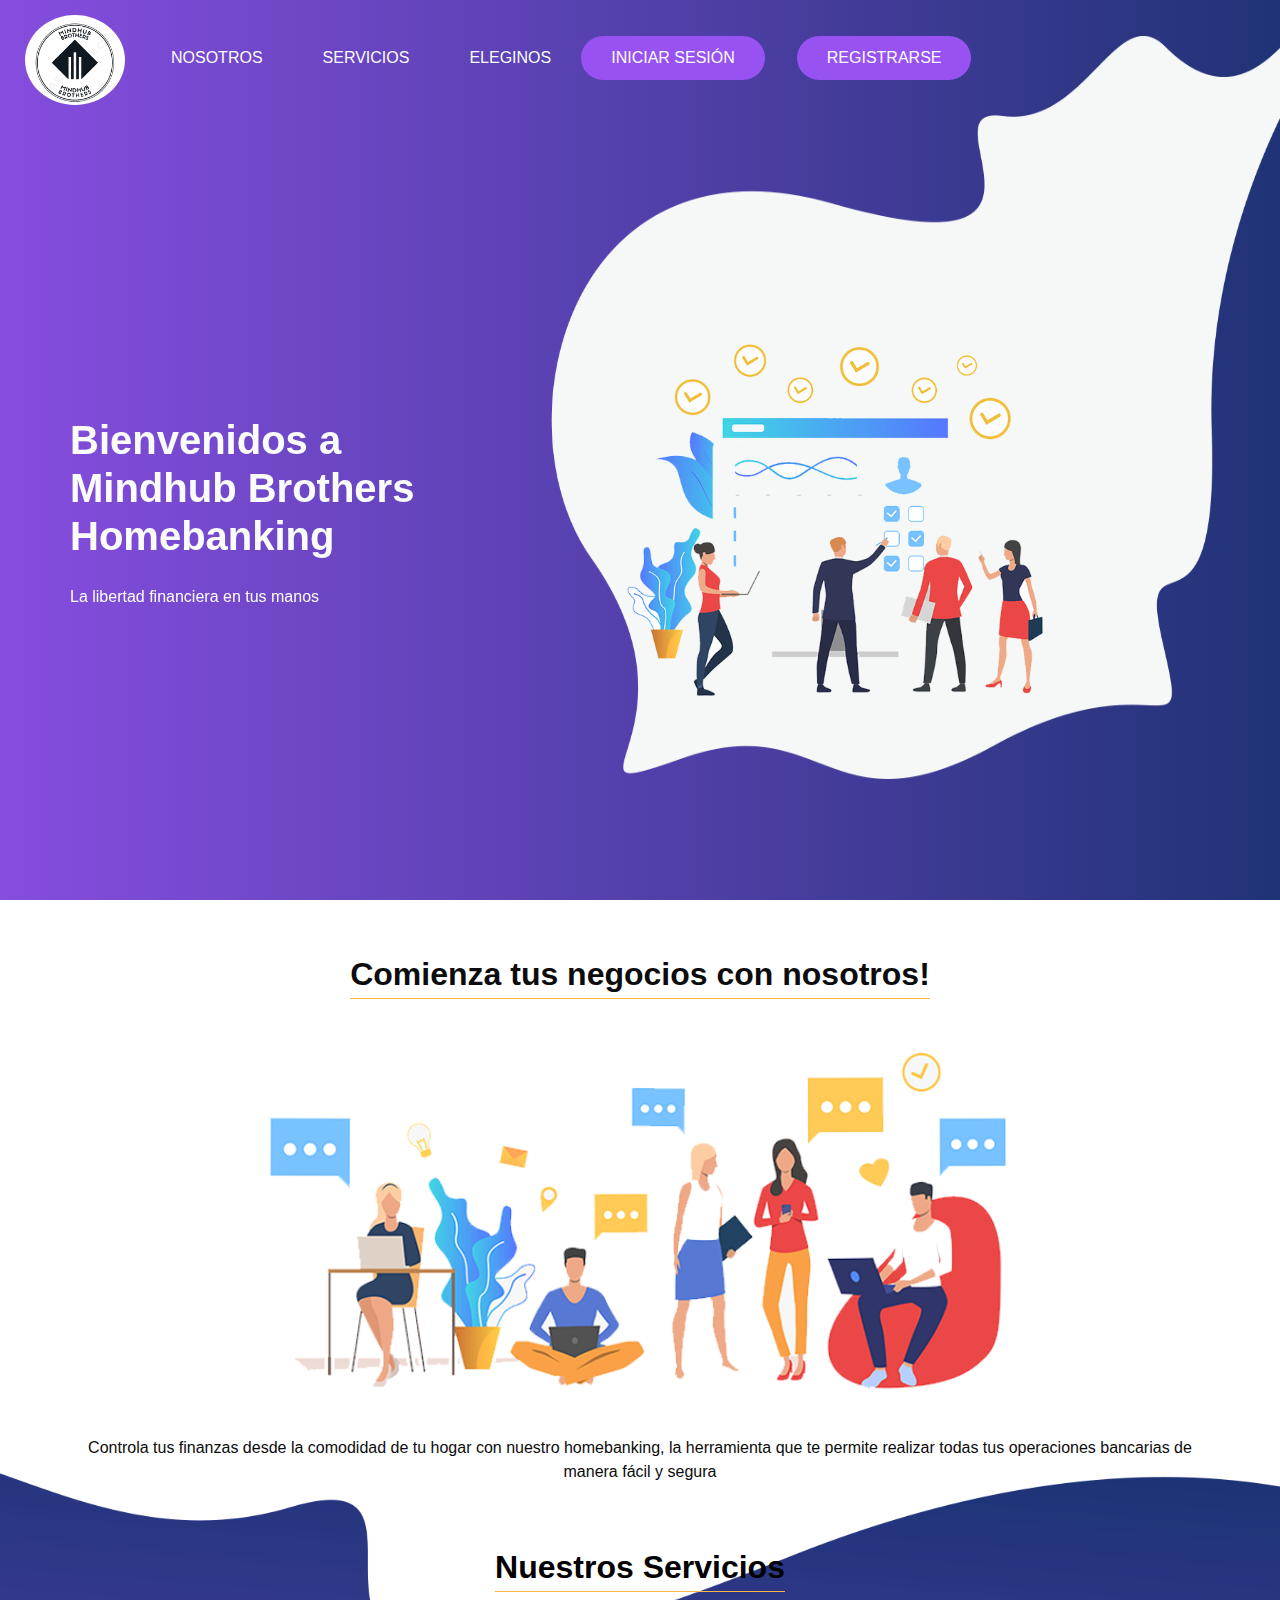
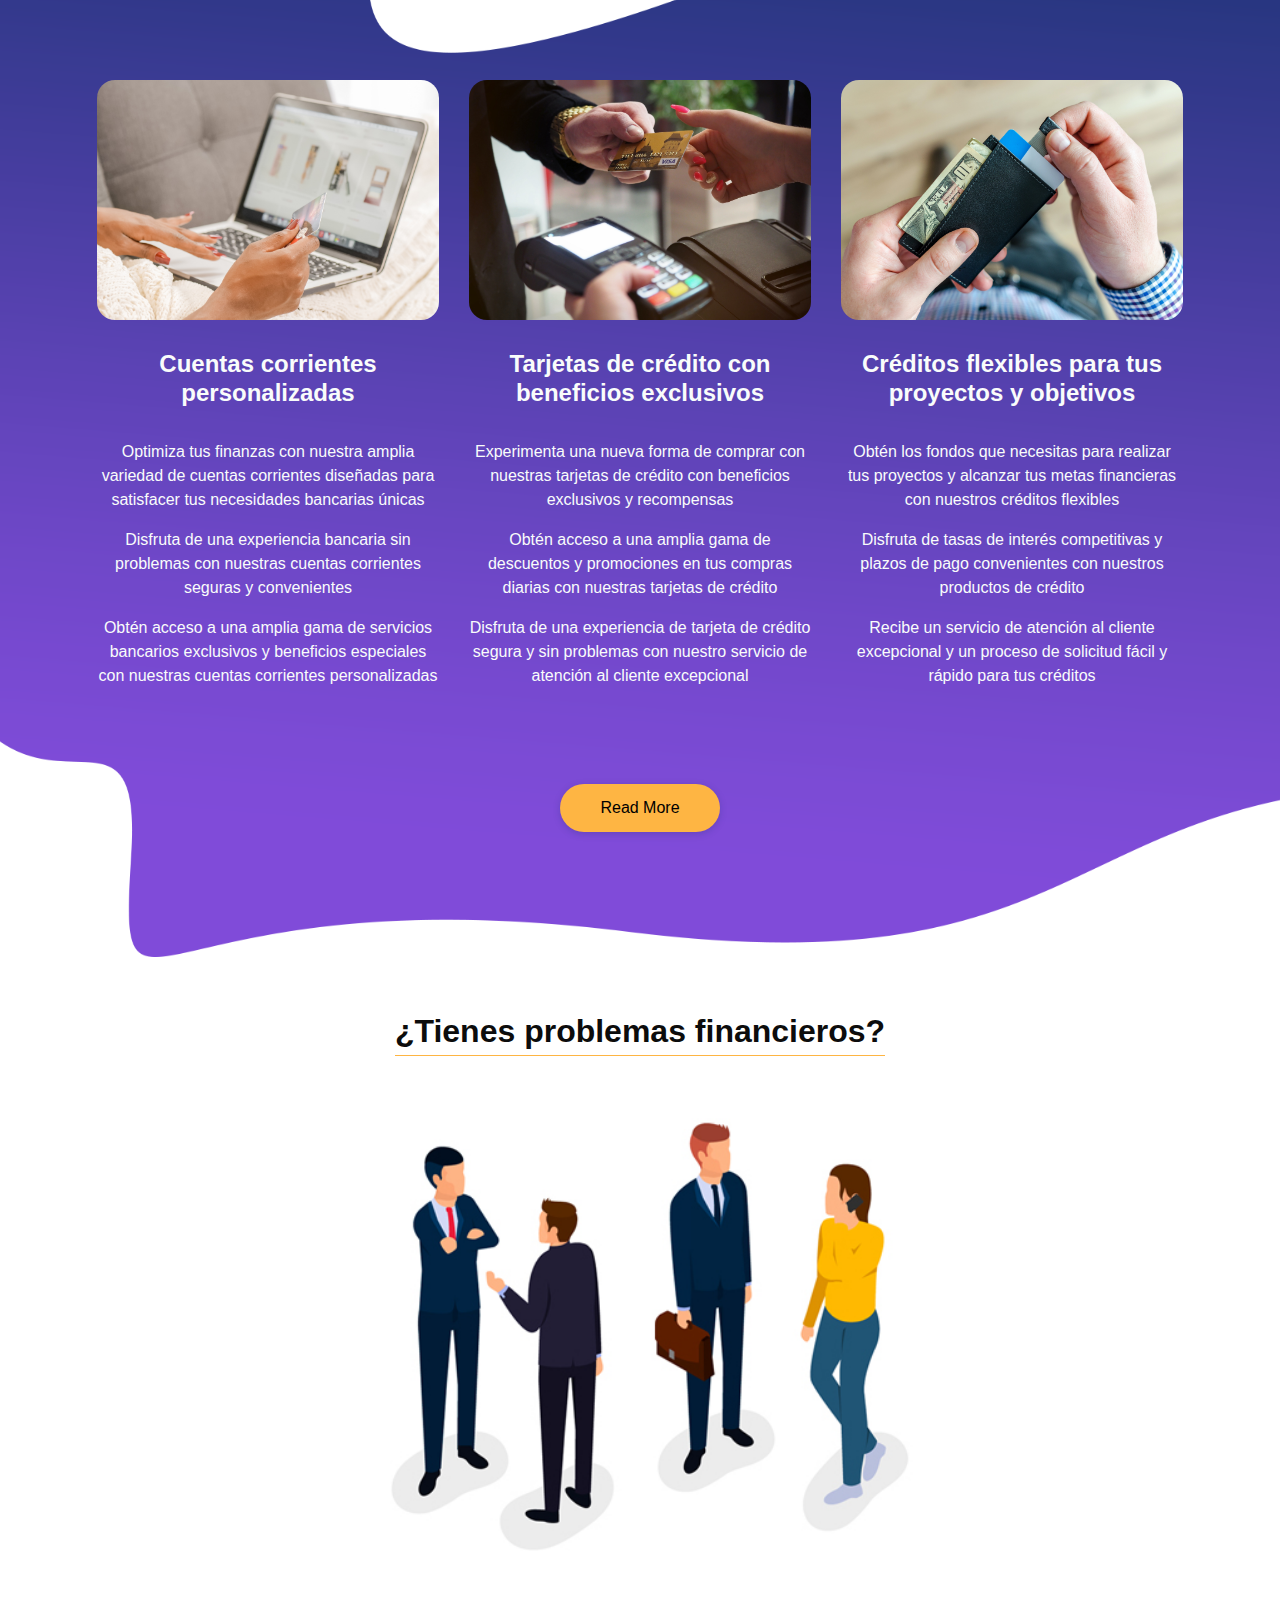
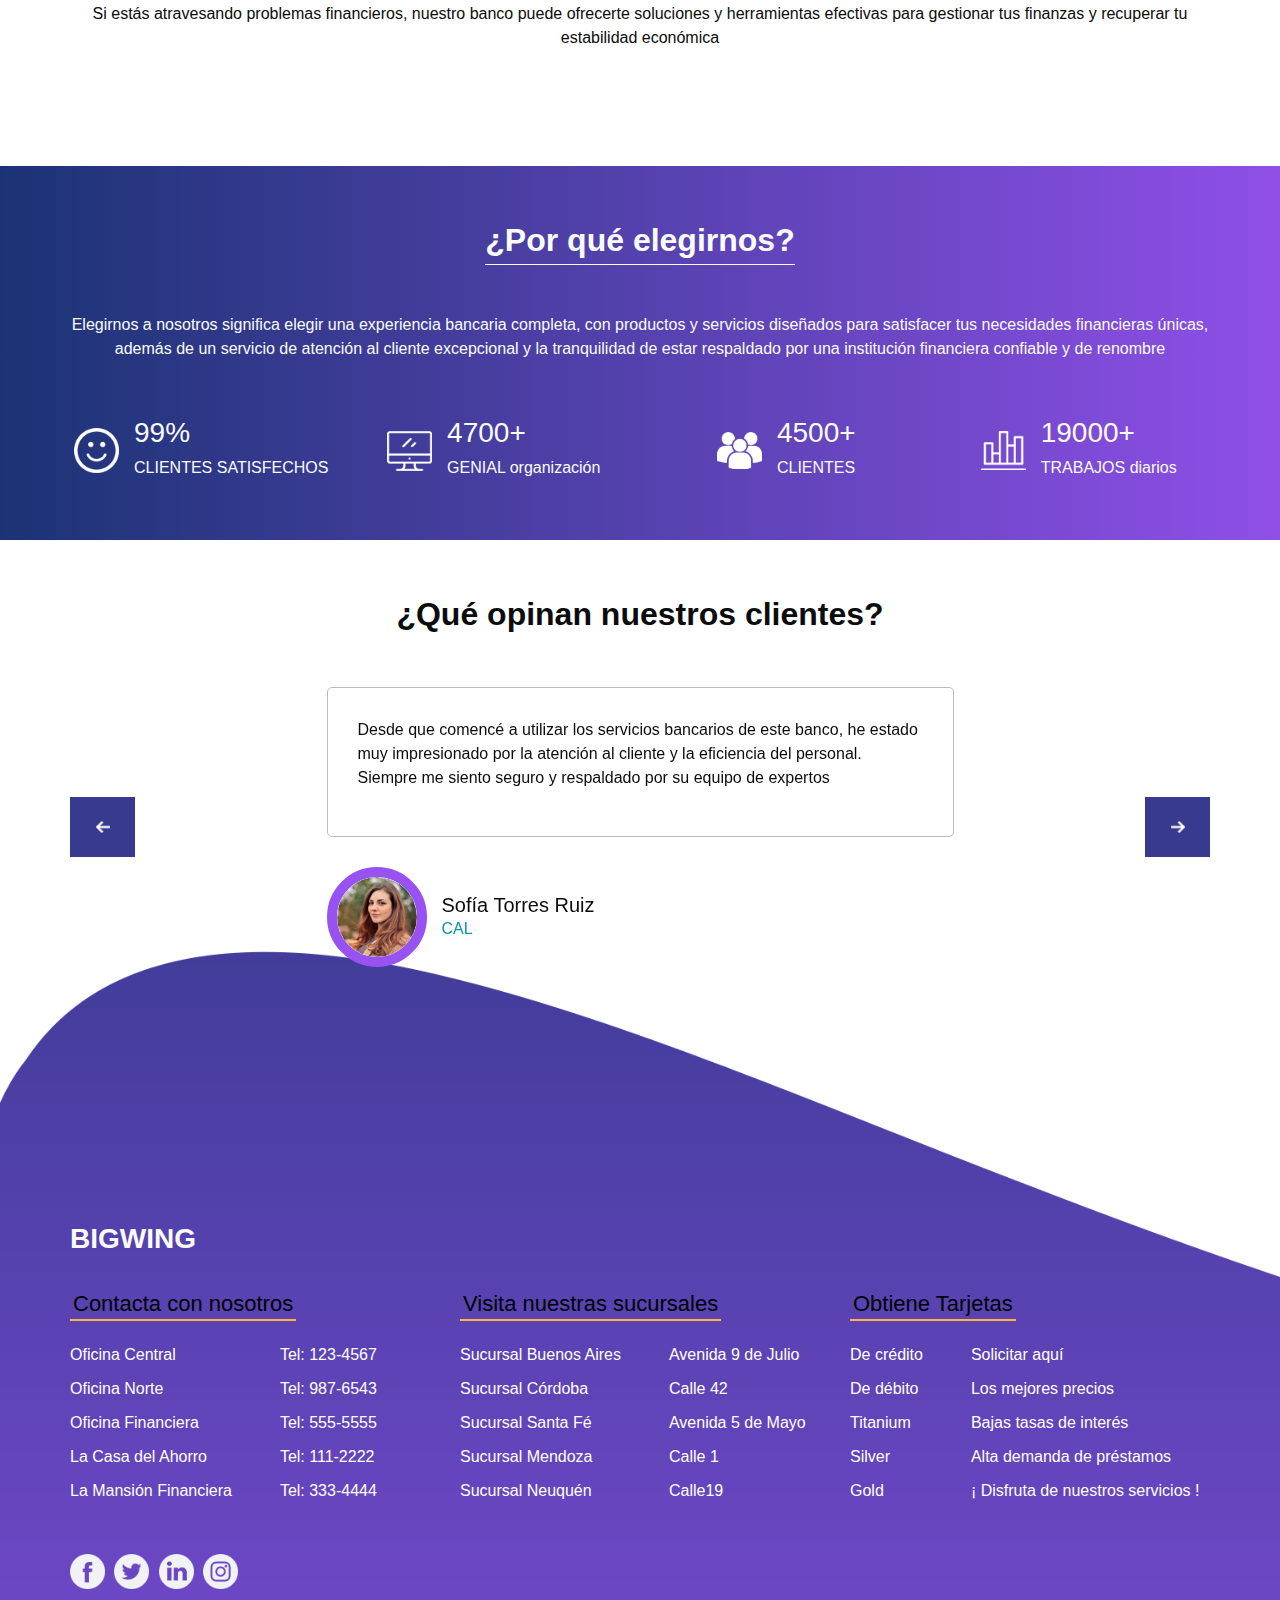
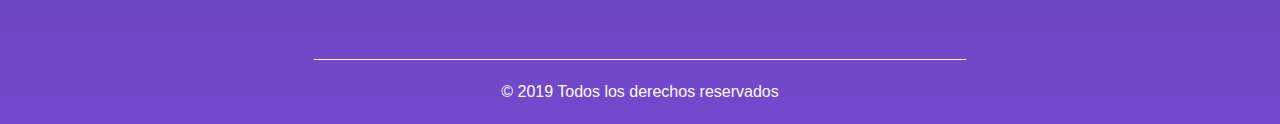
==== commit 40d2c4a2: "cambio a mayusculas W" ====
--- a/src/main/resources/static/Web/index.html
+++ b/src/main/resources/static/Web/index.html
@@ -29,7 +29,7 @@
   <link href="./BigWing/css/style.css" rel="stylesheet" />
   <!-- responsive style -->
   <link href="./BigWing/css/responsive.css" rel="stylesheet" />
-  <link rel="shortcut icon" href="../web/Assets/Imágenes/favicon.png" type="image/x-icon">
+  <link rel="shortcut icon" href="../Web/Assets/Imágenes/favicon.png" type="image/x-icon">
 </head>
 
 <body>
@@ -42,7 +42,7 @@
             <nav class="navbar navbar-expand-lg custom_nav-container d-flex justify-content-between">
               <a class="navbar-brand" href="index.html">
                 <span>
-                  <img src="../web/Assets/Imágenes/logo.png" alt="" class="logo">
+                  <img src="../Web/Assets/Imágenes/logo.png" alt="" class="logo">
                 </span>
               </a>
               <button class="navbar-toggler" type="button" data-toggle="collapse" data-target="#navbarSupportedContent"
